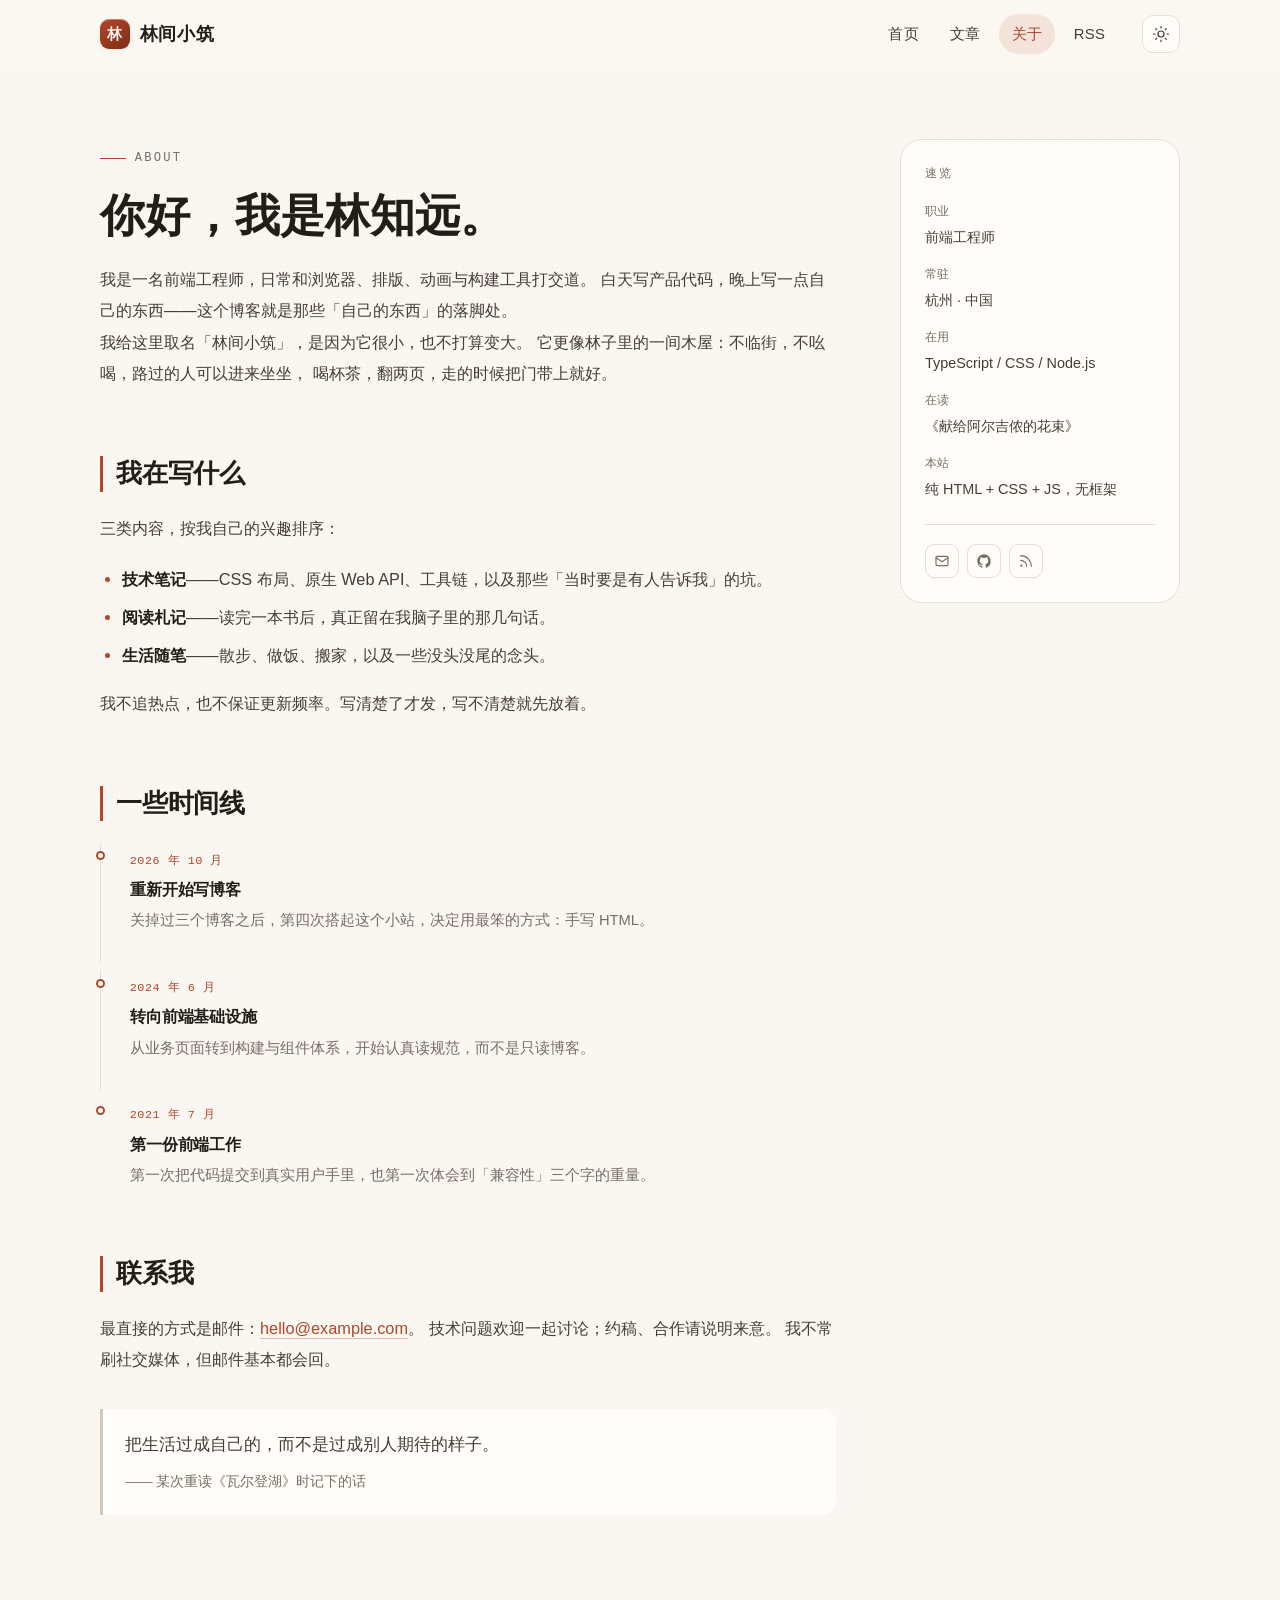
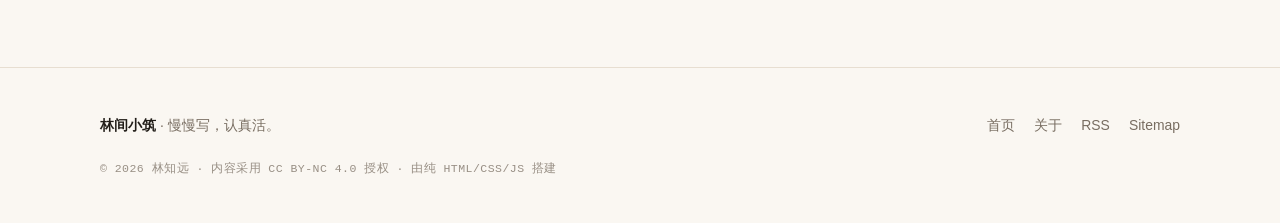
==== about.html @ 0917a5c3 "init: my blog" ====
<!DOCTYPE html>
<html lang="zh-CN">
<head>
  <meta charset="UTF-8">
  <meta name="viewport" content="width=device-width, initial-scale=1">
  <title>关于 · 林间小筑</title>
  <meta name="description" content="关于林知远：前端工程师，写代码，也写字。这里是我的一些自我介绍与联系方式。">
  <meta name="author" content="林知远">
  <meta name="theme-color" content="#faf7f2" media="(prefers-color-scheme: light)">
  <meta name="theme-color" content="#131110" media="(prefers-color-scheme: dark)">
  <link rel="icon" href="assets/favicon.svg" type="image/svg+xml">
  <link rel="alternate" type="application/rss+xml" title="林间小筑 · RSS" href="rss.xml">
  <link rel="stylesheet" href="assets/css/style.css">
  <script>
    (function () {
      try {
        var t = localStorage.getItem('linjian-theme');
        if (t !== 'dark' && t !== 'light') {
          t = window.matchMedia('(prefers-color-scheme: dark)').matches ? 'dark' : 'light';
        }
        document.documentElement.setAttribute('data-theme', t);
      } catch (e) {}
    })();
  </script>
</head>
<body>
  <a class="skip-link" href="#main">跳到正文</a>

  <header class="site-head">
    <div class="wrap head-inner">
      <a class="brand" href="index.html">
        <span class="brand-mark" aria-hidden="true">林</span>
        <span>林间小筑</span>
      </a>
      <nav class="nav" id="site-nav" aria-label="主导航">
        <a href="index.html">首页</a>
        <a href="index.html#posts">文章</a>
        <a href="about.html" aria-current="page">关于</a>
        <a href="rss.xml">RSS</a>
      </nav>
      <div class="head-tools">
        <button class="icon-btn" type="button" data-theme-toggle aria-label="切换深浅色">
          <svg class="icon-sun" viewBox="0 0 24 24" fill="none" stroke="currentColor" stroke-width="1.6" stroke-linecap="round" aria-hidden="true">
            <circle cx="12" cy="12" r="4"></circle>
            <path d="M12 2v2M12 20v2M4.9 4.9l1.4 1.4M17.7 17.7l1.4 1.4M2 12h2M20 12h2M4.9 19.1l1.4-1.4M17.7 6.3l1.4-1.4"></path>
          </svg>
          <svg class="icon-moon" viewBox="0 0 24 24" fill="none" stroke="currentColor" stroke-width="1.6" stroke-linecap="round" stroke-linejoin="round" aria-hidden="true">
            <path d="M21 12.8A9 9 0 1 1 11.2 3a7 7 0 0 0 9.8 9.8z"></path>
          </svg>
        </button>
        <button class="icon-btn nav-toggle" type="button" aria-label="打开菜单" aria-controls="site-nav" aria-expanded="false">
          <svg viewBox="0 0 24 24" fill="none" stroke="currentColor" stroke-width="1.8" stroke-linecap="round" aria-hidden="true">
            <path d="M4 7h16M4 12h16M4 17h16"></path>
          </svg>
        </button>
      </div>
    </div>
  </header>

  <main id="main">
    <div class="wrap">
      <div class="about-grid">
        <div>
          <p class="eyebrow">About</p>
          <h1>你好，我是林知远。</h1>

          <div class="prose" style="font-size:1.02rem">
            <p>
              我是一名前端工程师，日常和浏览器、排版、动画与构建工具打交道。
              白天写产品代码，晚上写一点自己的东西——这个博客就是那些「自己的东西」的落脚处。
            </p>
            <p>
              我给这里取名「林间小筑」，是因为它很小，也不打算变大。
              它更像林子里的一间木屋：不临街，不吆喝，路过的人可以进来坐坐，
              喝杯茶，翻两页，走的时候把门带上就好。
            </p>

            <h2>我在写什么</h2>
            <p>三类内容，按我自己的兴趣排序：</p>
            <ul>
              <li><strong>技术笔记</strong>——CSS 布局、原生 Web API、工具链，以及那些「当时要是有人告诉我」的坑。</li>
              <li><strong>阅读札记</strong>——读完一本书后，真正留在我脑子里的那几句话。</li>
              <li><strong>生活随笔</strong>——散步、做饭、搬家，以及一些没头没尾的念头。</li>
            </ul>
            <p>我不追热点，也不保证更新频率。写清楚了才发，写不清楚就先放着。</p>

            <h2>一些时间线</h2>
            <ul class="timeline">
              <li>
                <time datetime="2026-10">2026 年 10 月</time>
                <h3>重新开始写博客</h3>
                <p>关掉过三个博客之后，第四次搭起这个小站，决定用最笨的方式：手写 HTML。</p>
              </li>
              <li>
                <time datetime="2024-06">2024 年 6 月</time>
                <h3>转向前端基础设施</h3>
                <p>从业务页面转到构建与组件体系，开始认真读规范，而不是只读博客。</p>
              </li>
              <li>
                <time datetime="2021-07">2021 年 7 月</time>
                <h3>第一份前端工作</h3>
                <p>第一次把代码提交到真实用户手里，也第一次体会到「兼容性」三个字的重量。</p>
              </li>
            </ul>

            <h2>联系我</h2>
            <p>
              最直接的方式是邮件：<a href="mailto:hello@example.com">hello@example.com</a>。
              技术问题欢迎一起讨论；约稿、合作请说明来意。
              我不常刷社交媒体，但邮件基本都会回。
            </p>
            <blockquote>
              <p>把生活过成自己的，而不是过成别人期待的样子。</p>
              <cite>—— 某次重读《瓦尔登湖》时记下的话</cite>
            </blockquote>
          </div>
        </div>

        <aside class="about-side">
          <h2>速览</h2>
          <dl>
            <div>
              <dt>职业</dt>
              <dd>前端工程师</dd>
            </div>
            <div>
              <dt>常驻</dt>
              <dd>杭州 · 中国</dd>
            </div>
            <div>
              <dt>在用</dt>
              <dd>TypeScript / CSS / Node.js</dd>
            </div>
            <div>
              <dt>在读</dt>
              <dd>《献给阿尔吉侬的花束》</dd>
            </div>
            <div>
              <dt>本站</dt>
              <dd>纯 HTML + CSS + JS，无框架</dd>
            </div>
          </dl>

          <div class="socials">
            <a href="mailto:hello@example.com" aria-label="发邮件" title="发邮件">
              <svg viewBox="0 0 24 24" fill="none" stroke="currentColor" stroke-width="1.7" stroke-linecap="round" stroke-linejoin="round"><rect x="3" y="5" width="18" height="14" rx="2"></rect><path d="M3 7l9 6 9-6"></path></svg>
            </a>
            <a href="https://github.com/yourname" aria-label="GitHub" title="GitHub" rel="noopener">
              <svg viewBox="0 0 24 24" fill="currentColor" aria-hidden="true"><path d="M12 2C6.48 2 2 6.58 2 12.25c0 4.53 2.87 8.37 6.84 9.73.5.1.68-.22.68-.49v-1.7c-2.78.62-3.37-1.37-3.37-1.37-.45-1.18-1.11-1.5-1.11-1.5-.91-.63.07-.62.07-.62 1 .07 1.53 1.06 1.53 1.06.9 1.57 2.36 1.12 2.94.86.09-.67.35-1.12.63-1.38-2.22-.26-4.56-1.14-4.56-5.07 0-1.12.39-2.03 1.03-2.75-.1-.26-.45-1.3.1-2.71 0 0 .84-.28 2.75 1.05a9.4 9.4 0 0 1 5 0c1.91-1.33 2.75-1.05 2.75-1.05.55 1.41.2 2.45.1 2.71.64.72 1.03 1.63 1.03 2.75 0 3.94-2.34 4.8-4.57 5.06.36.32.68.94.68 1.9v2.82c0 .27.18.6.69.49A10.02 10.02 0 0 0 22 12.25C22 6.58 17.52 2 12 2z"></path></svg>
            </a>
            <a href="rss.xml" aria-label="RSS 订阅" title="RSS 订阅">
              <svg viewBox="0 0 24 24" fill="none" stroke="currentColor" stroke-width="1.7" stroke-linecap="round"><path d="M4 11a9 9 0 0 1 9 9M4 4a16 16 0 0 1 16 16"></path><circle cx="5" cy="19" r="1.6" fill="currentColor" stroke="none"></circle></svg>
            </a>
          </div>
        </aside>
      </div>
    </div>
  </main>

  <footer class="site-foot">
    <div class="wrap">
      <div class="foot-inner">
        <div>
          <strong style="color:var(--ink)">林间小筑</strong>
          <span>· 慢慢写，认真活。</span>
        </div>
        <nav class="foot-links" aria-label="页脚导航">
          <a href="index.html">首页</a>
          <a href="about.html">关于</a>
          <a href="rss.xml">RSS</a>
          <a href="sitemap.xml">Sitemap</a>
        </nav>
      </div>
      <p class="foot-sign">© <span data-year>2026</span> 林知远 · 内容采用 CC BY-NC 4.0 授权 · 由纯 HTML/CSS/JS 搭建</p>
    </div>
  </footer>

  <script src="assets/js/main.js"></script>
</body>
</html>
---- assets/css/style.css ----
/* ============================================================
   林间小筑 · 个人博客样式表
   纯手写 CSS，无框架、无构建。深浅色由 html[data-theme] 控制。
   ============================================================ */

/* ---------- 1. 设计变量 ---------- */
:root {
  color-scheme: light;
  --bg: #faf7f2;
  --bg-soft: #f3eee6;
  --surface: #fffdf9;
  --surface-2: #f7f2ea;
  --ink: #211d18;
  --ink-soft: #453d34;
  --muted: #786d61;
  --line: #e7ded1;
  --line-strong: #d6c9b8;
  --accent: #b0472a;
  --accent-ink: #8d3520;
  --accent-soft: #f4e3da;
  --teal: #2f6f6a;
  --shadow-sm: 0 1px 2px rgba(51, 38, 24, .05), 0 2px 8px rgba(51, 38, 24, .04);
  --shadow-md: 0 2px 6px rgba(51, 38, 24, .06), 0 18px 40px -18px rgba(51, 38, 24, .28);
  --radius: 14px;
  --radius-lg: 22px;
  --wrap: 1080px;
  --reading: 720px;
  --ease: cubic-bezier(.22, .61, .36, 1);
  --font-sans: -apple-system, BlinkMacSystemFont, "Segoe UI", "PingFang SC",
    "Hiragino Sans GB", "Microsoft YaHei", "Noto Sans CJK SC", sans-serif;
  --font-serif: "Iowan Old Style", "Palatino Linotype", Palatino, "Songti SC",
    "Noto Serif CJK SC", "Source Han Serif SC", "SimSun", Georgia, serif;
  --font-mono: ui-monospace, SFMono-Regular, "Cascadia Code", "JetBrains Mono",
    Consolas, "Liberation Mono", monospace;
}

html[data-theme="dark"] {
  color-scheme: dark;
  --bg: #131110;
  --bg-soft: #1a1715;
  --surface: #1c1917;
  --surface-2: #232019;
  --ink: #f1ebe2;
  --ink-soft: #d8d0c4;
  --muted: #a2978a;
  --line: #2e2925;
  --line-strong: #423a33;
  --accent: #e2835c;
  --accent-ink: #f0a184;
  --accent-soft: #33231d;
  --teal: #7cc4bc;
  --shadow-sm: 0 1px 2px rgba(0, 0, 0, .4);
  --shadow-md: 0 2px 8px rgba(0, 0, 0, .35), 0 24px 50px -20px rgba(0, 0, 0, .7);
}

/* ---------- 2. 基础重置 ---------- */
*, *::before, *::after { box-sizing: border-box; }

html {
  scroll-behavior: smooth;
  -webkit-text-size-adjust: 100%;
  scroll-padding-top: 90px;
}

body {
  margin: 0;
  background: var(--bg);
  color: var(--ink);
  font-family: var(--font-sans);
  font-size: 17px;
  line-height: 1.75;
  -webkit-font-smoothing: antialiased;
  text-rendering: optimizeLegibility;
  transition: background-color .35s var(--ease), color .35s var(--ease);
}

/* 纸张纹理：极淡的噪点，避免纯色发闷 */
body::before {
  content: "";
  position: fixed;
  inset: 0;
  pointer-events: none;
  z-index: 0;
  opacity: .38;
  background-image: radial-gradient(var(--line) .5px, transparent .5px);
  background-size: 5px 5px;
}

img, svg, video { max-width: 100%; display: block; }
a { color: var(--accent); text-decoration-color: color-mix(in srgb, var(--accent) 35%, transparent); text-underline-offset: .22em; }
a:hover { text-decoration-color: currentColor; }
button { font: inherit; color: inherit; }
::selection { background: var(--accent-soft); color: var(--accent-ink); }

:focus-visible {
  outline: 2px solid var(--accent);
  outline-offset: 3px;
  border-radius: 4px;
}

.wrap {
  width: min(100% - 2.5rem, var(--wrap));
  margin-inline: auto;
  position: relative;
  z-index: 1;
}

.skip-link {
  position: absolute;
  left: 1rem;
  top: -100px;
  z-index: 100;
  padding: .6rem 1rem;
  background: var(--ink);
  color: var(--bg);
  border-radius: 0 0 10px 10px;
  transition: top .2s var(--ease);
}
.skip-link:focus { top: 0; }

/* ---------- 3. 顶栏 ---------- */
.site-head {
  position: sticky;
  top: 0;
  z-index: 50;
  background: color-mix(in srgb, var(--bg) 82%, transparent);
  backdrop-filter: saturate(160%) blur(14px);
  -webkit-backdrop-filter: saturate(160%) blur(14px);
  border-bottom: 1px solid transparent;
  transition: border-color .3s var(--ease), background-color .3s var(--ease);
}
.site-head.is-stuck { border-bottom-color: var(--line); }

.head-inner {
  display: flex;
  align-items: center;
  gap: 1.5rem;
  min-height: 68px;
}

.brand {
  display: inline-flex;
  align-items: center;
  gap: .6rem;
  color: var(--ink);
  text-decoration: none;
  font-family: var(--font-serif);
  font-size: 1.15rem;
  letter-spacing: .04em;
  font-weight: 600;
}
.brand-mark {
  width: 30px;
  height: 30px;
  flex: none;
  border-radius: 9px;
  background: linear-gradient(145deg, var(--accent), #7d2d16);
  color: #fdf6ee;
  display: grid;
  place-items: center;
  font-size: .95rem;
  box-shadow: inset 0 1px 0 rgba(255, 255, 255, .35), var(--shadow-sm);
}

.nav {
  margin-left: auto;
  display: flex;
  align-items: center;
  gap: .35rem;
}
.nav a {
  color: var(--ink-soft);
  text-decoration: none;
  padding: .45rem .8rem;
  border-radius: 999px;
  font-size: .93rem;
  letter-spacing: .02em;
  transition: background-color .2s var(--ease), color .2s var(--ease);
}
.nav a:hover { background: var(--surface-2); color: var(--ink); }
.nav a[aria-current="page"] { color: var(--accent); background: var(--accent-soft); }

.head-tools { display: flex; align-items: center; gap: .4rem; }

.icon-btn {
  width: 38px;
  height: 38px;
  display: grid;
  place-items: center;
  border: 1px solid var(--line);
  background: var(--surface);
  border-radius: 11px;
  cursor: pointer;
  color: var(--ink-soft);
  transition: transform .18s var(--ease), border-color .2s var(--ease), color .2s var(--ease);
}
.icon-btn:hover { transform: translateY(-1px); border-color: var(--line-strong); color: var(--accent); }
.icon-btn svg { width: 18px; height: 18px; }
html[data-theme="dark"] .icon-sun { display: none; }
html:not([data-theme="dark"]) .icon-moon { display: none; }

.nav-toggle { display: none; }

/* ---------- 4. 首页 hero ---------- */
.hero {
  padding: clamp(3rem, 8vw, 6.5rem) 0 clamp(2.5rem, 5vw, 4rem);
}
.hero-grid {
  display: grid;
  grid-template-columns: minmax(0, 1.35fr) minmax(0, .65fr);
  gap: clamp(2rem, 6vw, 5rem);
  align-items: center;
}

.eyebrow {
  display: inline-flex;
  align-items: center;
  gap: .55rem;
  font-family: var(--font-mono);
  font-size: .76rem;
  letter-spacing: .18em;
  text-transform: uppercase;
  color: var(--muted);
  margin: 0 0 1.2rem;
}
.eyebrow::before {
  content: "";
  width: 26px;
  height: 1px;
  background: var(--accent);
}

.hero h1 {
  font-family: var(--font-serif);
  font-weight: 600;
  font-size: clamp(2.4rem, 6.2vw, 4.1rem);
  line-height: 1.12;
  letter-spacing: -.01em;
  margin: 0 0 1.4rem;
  text-wrap: balance;
}
.hero h1 em {
  font-style: normal;
  color: var(--accent);
  position: relative;
  white-space: nowrap;
}
.hero h1 em::after {
  content: "";
  position: absolute;
  left: 0; right: 0; bottom: .06em;
  height: .32em;
  background: var(--accent-soft);
  z-index: -1;
  border-radius: 2px;
}

.hero-lead {
  font-size: clamp(1.02rem, 1.6vw, 1.15rem);
  color: var(--ink-soft);
  max-width: 34em;
  margin: 0 0 2rem;
}
.hero-lead strong { color: var(--ink); font-weight: 600; }

.hero-actions { display: flex; flex-wrap: wrap; gap: .75rem; margin-bottom: 2.6rem; }

.btn {
  display: inline-flex;
  align-items: center;
  gap: .5rem;
  padding: .72rem 1.35rem;
  border-radius: 999px;
  font-size: .95rem;
  font-weight: 500;
  text-decoration: none;
  border: 1px solid transparent;
  cursor: pointer;
  transition: transform .18s var(--ease), box-shadow .25s var(--ease), background-color .2s var(--ease), color .2s var(--ease);
}
.btn svg { width: 16px; height: 16px; }
.btn-primary {
  background: var(--ink);
  color: var(--bg);
  box-shadow: var(--shadow-sm);
}
.btn-primary:hover { transform: translateY(-2px); box-shadow: var(--shadow-md); }
.btn-ghost {
  background: transparent;
  border-color: var(--line-strong);
  color: var(--ink-soft);
}
.btn-ghost:hover { background: var(--surface); border-color: var(--ink-soft); transform: translateY(-2px); }

.hero-stats {
  display: flex;
  gap: 2.2rem;
  margin: 0;
  padding-top: 1.6rem;
  border-top: 1px solid var(--line);
}
.hero-stats div { display: flex; flex-direction: column-reverse; gap: .1rem; }
.hero-stats dt { font-size: .78rem; color: var(--muted); letter-spacing: .06em; }
.hero-stats dd {
  margin: 0;
  font-family: var(--font-serif);
  font-size: 1.6rem;
  line-height: 1.1;
  color: var(--ink);
}

/* 头像 */
.hero-portrait { display: flex; justify-content: center; }
.portrait-wrap {
  position: relative;
  width: min(300px, 78vw);
  flex: none;
}
.portrait-frame {
  position: relative;
  width: 100%;
  aspect-ratio: 1;
  border-radius: 42% 58% 56% 44% / 48% 44% 56% 52%;
  overflow: hidden;
  background: linear-gradient(150deg, #e8c9a8, #c67b52 55%, #8a4a2f);
  box-shadow: var(--shadow-md);
  animation: float 9s ease-in-out infinite;
}
.portrait-frame svg { width: 100%; height: 100%; }
.portrait-badge {
  position: absolute;
  right: -6px;
  bottom: 12%;
  background: var(--surface);
  border: 1px solid var(--line);
  border-radius: 999px;
  padding: .38rem .85rem .38rem .55rem;
  font-size: .78rem;
  color: var(--ink-soft);
  display: inline-flex;
  align-items: center;
  gap: .4rem;
  box-shadow: var(--shadow-sm);
  white-space: nowrap;
}
.portrait-badge .dot {
  width: 7px; height: 7px; border-radius: 50%;
  background: #3f9d63;
  box-shadow: 0 0 0 3px color-mix(in srgb, #3f9d63 22%, transparent);
}

@keyframes float {
  0%, 100% { transform: translateY(0) rotate(-.6deg); }
  50% { transform: translateY(-10px) rotate(.6deg); }
}

/* ---------- 5. 区块 ---------- */
.section { padding: clamp(2.6rem, 6vw, 4.6rem) 0; }
.section + .section { border-top: 1px solid var(--line); }

.section-head {
  display: flex;
  align-items: flex-end;
  justify-content: space-between;
  gap: 1.5rem;
  flex-wrap: wrap;
  margin-bottom: 2.2rem;
}
.section-head h2 {
  font-family: var(--font-serif);
  font-size: clamp(1.55rem, 3vw, 2.05rem);
  font-weight: 600;
  margin: 0;
  letter-spacing: -.005em;
}
.section-head p { margin: .35rem 0 0; color: var(--muted); font-size: .95rem; }
.section-link {
  font-size: .9rem;
  color: var(--muted);
  text-decoration: none;
  border-bottom: 1px solid var(--line-strong);
  padding-bottom: .15rem;
  transition: color .2s var(--ease), border-color .2s var(--ease);
}
.section-link:hover { color: var(--accent); border-color: var(--accent); }

/* ---------- 6. 文章卡片 ---------- */
.post-grid {
  display: grid;
  grid-template-columns: repeat(auto-fill, minmax(280px, 1fr));
  gap: 1.4rem;
  list-style: none;
  margin: 0;
  padding: 0;
}

.card {
  background: var(--surface);
  border: 1px solid var(--line);
  border-radius: var(--radius-lg);
  overflow: hidden;
  display: flex;
  flex-direction: column;
  transition: transform .3s var(--ease), box-shadow .3s var(--ease), border-color .3s var(--ease);
  position: relative;
}
.card:hover { transform: translateY(-4px); box-shadow: var(--shadow-md); border-color: var(--line-strong); }
.card[hidden] { display: none; }

.card-cover {
  aspect-ratio: 16 / 9;
  position: relative;
  overflow: hidden;
  display: grid;
  place-items: center;
  color: #fff8f0;
  isolation: isolate;
}
.card-cover::after {
  content: "";
  position: absolute;
  inset: 0;
  background-image: radial-gradient(rgba(255, 255, 255, .22) 1px, transparent 1px);
  background-size: 12px 12px;
  opacity: .55;
  mix-blend-mode: overlay;
}
.card-cover svg { width: 46%; height: 46%; opacity: .92; position: relative; z-index: 1; }
.cover-warm { background: linear-gradient(135deg, #c2653c, #8c3b21); }
.cover-forest { background: linear-gradient(135deg, #4b7d61, #24493a); }
.cover-dusk { background: linear-gradient(135deg, #5e5a94, #34305e); }
.cover-sand { background: linear-gradient(135deg, #b8935a, #7d5a2c); }

.card-body { padding: 1.15rem 1.3rem 1.35rem; display: flex; flex-direction: column; flex: 1; }

.card-meta {
  display: flex;
  align-items: center;
  gap: .6rem;
  font-family: var(--font-mono);
  font-size: .73rem;
  letter-spacing: .04em;
  color: var(--muted);
  margin-bottom: .55rem;
}
.card-meta .sep { width: 3px; height: 3px; border-radius: 50%; background: currentColor; opacity: .6; }

.card h3 {
  font-family: var(--font-serif);
  font-size: 1.22rem;
  font-weight: 600;
  line-height: 1.4;
  margin: 0 0 .55rem;
  text-wrap: balance;
}
.card h3 a { color: inherit; text-decoration: none; }
.card h3 a::after { content: ""; position: absolute; inset: 0; }
.card:hover h3 a { color: var(--accent); }

.card p {
  margin: 0 0 1.1rem;
  font-size: .92rem;
  color: var(--muted);
  line-height: 1.7;
  display: -webkit-box;
  -webkit-line-clamp: 3;
  line-clamp: 3;
  -webkit-box-orient: vertical;
  overflow: hidden;
}

.card-foot {
  margin-top: auto;
  display: flex;
  align-items: center;
  justify-content: space-between;
  gap: 1rem;
  /* 抬到整卡链接之上，否则标签链接点不到 */
  position: relative;
  z-index: 2;
}
.tags { display: flex; flex-wrap: wrap; gap: .35rem; list-style: none; margin: 0; padding: 0; }
.tag {
  font-size: .72rem;
  letter-spacing: .03em;
  color: var(--ink-soft);
  background: var(--surface-2);
  border: 1px solid var(--line);
  border-radius: 999px;
  padding: .12rem .55rem;
  text-decoration: none;
}
.tag:hover { color: var(--accent); border-color: var(--accent); }
.arrow { color: var(--muted); transition: transform .25s var(--ease), color .25s var(--ease); }
.card:hover .arrow { transform: translateX(3px); color: var(--accent); }

/* 精选大卡 */
.featured {
  display: grid;
  grid-template-columns: 1.05fr .95fr;
  position: relative;
  background: var(--surface);
  border: 1px solid var(--line);
  border-radius: var(--radius-lg);
  overflow: hidden;
  margin-bottom: 2.6rem;
  transition: box-shadow .3s var(--ease), transform .3s var(--ease);
}
.featured:hover { transform: translateY(-3px); box-shadow: var(--shadow-md); }
.featured .card-cover { aspect-ratio: auto; min-height: 260px; height: 100%; }
.featured-body { padding: clamp(1.6rem, 3.4vw, 2.5rem); display: flex; flex-direction: column; justify-content: center; }
.featured-body .kicker {
  font-family: var(--font-mono);
  font-size: .72rem;
  letter-spacing: .16em;
  text-transform: uppercase;
  color: var(--accent);
  margin-bottom: .8rem;
  display: block;
}
.featured-body h3 {
  font-family: var(--font-serif);
  font-size: clamp(1.5rem, 3vw, 2rem);
  line-height: 1.3;
  margin: 0 0 .8rem;
  font-weight: 600;
  text-wrap: balance;
}
.featured-body h3 a { color: inherit; text-decoration: none; }
.featured-body h3 a::after { content: ""; position: absolute; inset: 0; }
.featured-body p { color: var(--muted); margin: 0 0 1.5rem; font-size: .97rem; }

/* ---------- 7. 工具栏（搜索 + 标签） ---------- */
.toolbar {
  display: flex;
  align-items: center;
  gap: 1rem;
  flex-wrap: wrap;
  margin-bottom: 1.8rem;
  padding-bottom: 1.2rem;
  border-bottom: 1px dashed var(--line-strong);
}

.search {
  position: relative;
  flex: 1 1 240px;
  max-width: 320px;
}
.search svg {
  position: absolute;
  left: .85rem;
  top: 50%;
  transform: translateY(-50%);
  width: 16px; height: 16px;
  color: var(--muted);
  pointer-events: none;
}
.search input {
  width: 100%;
  padding: .6rem .9rem .6rem 2.4rem;
  border: 1px solid var(--line);
  border-radius: 999px;
  background: var(--surface);
  color: var(--ink);
  font: inherit;
  font-size: .9rem;
  transition: border-color .2s var(--ease), box-shadow .2s var(--ease);
}
.search input::placeholder { color: var(--muted); opacity: .8; }
.search input:focus {
  outline: none;
  border-color: var(--accent);
  box-shadow: 0 0 0 3px var(--accent-soft);
}

.filters { display: flex; flex-wrap: wrap; gap: .45rem; }
.chip {
  border: 1px solid var(--line);
  background: transparent;
  color: var(--muted);
  border-radius: 999px;
  padding: .32rem .85rem;
  font-size: .83rem;
  cursor: pointer;
  transition: all .2s var(--ease);
}
.chip:hover { color: var(--ink); border-color: var(--line-strong); background: var(--surface); }
.chip[aria-pressed="true"] {
  background: var(--ink);
  border-color: var(--ink);
  color: var(--bg);
}

.empty-state {
  padding: 3.5rem 1rem;
  text-align: center;
  color: var(--muted);
  border: 1px dashed var(--line-strong);
  border-radius: var(--radius);
  font-size: .95rem;
}

/* ---------- 8. 文章页 ---------- */
.progress-bar {
  position: fixed;
  top: 0; left: 0;
  height: 3px;
  width: 0;
  background: linear-gradient(90deg, var(--accent), #e0a06a);
  z-index: 60;
  transition: width .1s linear;
}

.post-hero { padding: clamp(2.2rem, 5vw, 3.6rem) 0 0; }

.breadcrumb {
  display: flex;
  align-items: center;
  gap: .5rem;
  font-size: .84rem;
  color: var(--muted);
  margin-bottom: 1.6rem;
}
.breadcrumb a { color: var(--muted); text-decoration: none; }
.breadcrumb a:hover { color: var(--accent); }
.breadcrumb .sep { opacity: .5; }

.post-hero h1 {
  font-family: var(--font-serif);
  font-size: clamp(1.95rem, 5vw, 2.9rem);
  line-height: 1.24;
  font-weight: 600;
  letter-spacing: -.01em;
  margin: 0 0 1.2rem;
  text-wrap: balance;
}

.post-meta {
  display: flex;
  flex-wrap: wrap;
  align-items: center;
  gap: .55rem;
  font-family: var(--font-mono);
  font-size: .78rem;
  color: var(--muted);
  padding-bottom: 1.8rem;
  border-bottom: 1px solid var(--line);
}
.post-meta .sep { width: 3px; height: 3px; border-radius: 50%; background: currentColor; opacity: .55; }

.post-layout {
  display: grid;
  grid-template-columns: minmax(0, var(--reading)) 200px;
  gap: clamp(2rem, 5vw, 4.5rem);
  justify-content: space-between;
  padding: clamp(2rem, 4vw, 3rem) 0 0;
}

.prose {
  font-size: 1.03rem;
  line-height: 1.92;
  color: var(--ink-soft);
  min-width: 0;
}
.prose > * + * { margin-top: 1.25em; }
.prose p { margin: 0; }
.prose h2, .prose h3, .prose h4 {
  font-family: var(--font-serif);
  color: var(--ink);
  line-height: 1.4;
  letter-spacing: -.005em;
  scroll-margin-top: 96px;
}
.prose h2 {
  font-size: 1.6rem;
  font-weight: 600;
  margin-top: 2.6em;
  padding-left: .8rem;
  border-left: 3px solid var(--accent);
}
.prose h3 { font-size: 1.22rem; font-weight: 600; margin-top: 2em; }
.prose h4 { font-size: 1.05rem; margin-top: 1.6em; }
.prose a { font-weight: 500; }
.prose strong { color: var(--ink); font-weight: 600; }
.prose ul, .prose ol { padding-left: 1.35em; }
.prose li { margin: .4em 0; }
.prose li::marker { color: var(--accent); }

.prose blockquote {
  margin: 2em 0;
  padding: 1.2rem 1.4rem;
  background: var(--surface);
  border-left: 3px solid var(--line-strong);
  border-radius: 0 var(--radius) var(--radius) 0;
  color: var(--ink-soft);
  font-family: var(--font-serif);
  font-size: 1.06rem;
}
.prose blockquote p + p { margin-top: .7em; }
.prose blockquote cite { display: block; margin-top: .6em; font-size: .85rem; font-style: normal; color: var(--muted); font-family: var(--font-sans); }

.prose code {
  font-family: var(--font-mono);
  font-size: .87em;
  background: var(--accent-soft);
  color: var(--accent-ink);
  padding: .15em .42em;
  border-radius: 5px;
  word-break: break-word;
}

.code-block {
  position: relative;
  margin: 1.8em 0;
  border-radius: var(--radius);
  overflow: hidden;
  border: 1px solid var(--line);
  background: #1a1714;
}
.code-block pre {
  margin: 0;
  padding: 1.1rem 1.2rem;
  overflow-x: auto;
  font-family: var(--font-mono);
  font-size: .84rem;
  line-height: 1.7;
  color: #e7ddd0;
  tab-size: 2;
}
.code-block code { background: none; color: inherit; padding: 0; font-size: inherit; }
.code-block .code-head {
  display: flex;
  align-items: center;
  justify-content: space-between;
  gap: 1rem;
  padding: .45rem .8rem .45rem 1.1rem;
  background: #241f1a;
  border-bottom: 1px solid #322a23;
  font-family: var(--font-mono);
  font-size: .72rem;
  color: #a89a88;
  letter-spacing: .05em;
}
.copy-btn {
  border: 1px solid #3b322a;
  background: transparent;
  color: #c9bba8;
  border-radius: 6px;
  padding: .18rem .5rem;
  font-size: .7rem;
  cursor: pointer;
  transition: color .2s, border-color .2s, background-color .2s;
}
.copy-btn:hover { color: #fff; border-color: #6b5847; }
.copy-btn.is-done { color: #8fd6a5; border-color: #3f6b4c; }

.prose figure { margin: 2em 0; }
.prose figure .figure-box {
  border-radius: var(--radius);
  overflow: hidden;
  border: 1px solid var(--line);
  background: linear-gradient(135deg, var(--surface-2), var(--surface));
  aspect-ratio: 16 / 9;
  display: grid;
  place-items: center;
  color: var(--muted);
}
.prose figcaption { margin-top: .7rem; text-align: center; font-size: .82rem; color: var(--muted); }

.prose hr {
  border: none;
  height: 1px;
  background: linear-gradient(90deg, transparent, var(--line-strong), transparent);
  margin: 3em 0;
}

.prose table { width: 100%; border-collapse: collapse; font-size: .9rem; display: block; overflow-x: auto; }
.prose th, .prose td { padding: .6rem .8rem; border-bottom: 1px solid var(--line); text-align: left; }
.prose th { color: var(--ink); font-weight: 600; background: var(--surface-2); }

/* 目录 */
.toc {
  position: sticky;
  top: 96px;
  align-self: start;
  font-size: .85rem;
  max-height: calc(100vh - 130px);
  overflow-y: auto;
  padding-left: .2rem;
}
.toc-title {
  font-family: var(--font-mono);
  font-size: .72rem;
  letter-spacing: .14em;
  text-transform: uppercase;
  color: var(--muted);
  margin: 0 0 .8rem;
}
.toc ol { list-style: none; margin: 0; padding: 0; border-left: 1px solid var(--line); }
.toc li { margin: 0; }
.toc a {
  display: block;
  padding: .28rem 0 .28rem .85rem;
  margin-left: -1px;
  border-left: 2px solid transparent;
  color: var(--muted);
  text-decoration: none;
  line-height: 1.5;
  transition: color .2s var(--ease), border-color .2s var(--ease);
}
.toc a:hover { color: var(--ink); }
.toc a.is-active { color: var(--accent); border-left-color: var(--accent); }
.toc .toc-h3 a { padding-left: 1.6rem; font-size: .8rem; }

/* 文末 */
.post-foot { margin-top: 3.2rem; padding-top: 1.8rem; border-top: 1px solid var(--line); }
.post-foot .tags { margin-bottom: 1.8rem; }
.post-foot .tag { font-size: .78rem; padding: .2rem .7rem; }

.post-nav {
  display: grid;
  grid-template-columns: 1fr 1fr;
  gap: 1rem;
}
.post-nav a {
  display: block;
  padding: 1rem 1.2rem;
  border: 1px solid var(--line);
  border-radius: var(--radius);
  background: var(--surface);
  text-decoration: none;
  color: var(--ink);
  transition: border-color .2s var(--ease), transform .2s var(--ease), box-shadow .2s var(--ease);
}
.post-nav a:hover { border-color: var(--line-strong); transform: translateY(-2px); box-shadow: var(--shadow-sm); }
.post-nav a.next { text-align: right; }
.post-nav .label { display: block; font-family: var(--font-mono); font-size: .7rem; letter-spacing: .1em; color: var(--muted); margin-bottom: .3rem; }
.post-nav .title { font-family: var(--font-serif); font-size: .98rem; line-height: 1.5; }

/* ---------- 9. 关于页 ---------- */
.about-grid {
  display: grid;
  grid-template-columns: minmax(0, 1fr) 280px;
  gap: clamp(2rem, 5vw, 4rem);
  align-items: start;
  padding: clamp(2.6rem, 6vw, 4.4rem) 0;
}
.about-grid h1 {
  font-family: var(--font-serif);
  font-size: clamp(2rem, 4.5vw, 2.8rem);
  line-height: 1.25;
  margin: 0 0 1.2rem;
  font-weight: 600;
}
.about-side {
  background: var(--surface);
  border: 1px solid var(--line);
  border-radius: var(--radius-lg);
  padding: 1.5rem;
  position: sticky;
  top: 96px;
}
.about-side h2 { font-family: var(--font-mono); font-size: .74rem; letter-spacing: .14em; text-transform: uppercase; color: var(--muted); margin: 0 0 1rem; font-weight: 500; }
.about-side dl { margin: 0; display: grid; gap: .9rem; }
.about-side dt { font-size: .78rem; color: var(--muted); }
.about-side dd { margin: .1rem 0 0; font-size: .9rem; color: var(--ink-soft); }
.about-side .socials { display: flex; gap: .5rem; margin-top: 1.4rem; padding-top: 1.2rem; border-top: 1px solid var(--line); }
.about-side .socials a {
  width: 34px; height: 34px;
  display: grid; place-items: center;
  border: 1px solid var(--line);
  border-radius: 9px;
  color: var(--muted);
  transition: all .2s var(--ease);
}
.about-side .socials a:hover { color: var(--accent); border-color: var(--accent); transform: translateY(-2px); }
.about-side .socials svg { width: 16px; height: 16px; }

.timeline { list-style: none; margin: 0; padding: 0; }
.prose .timeline { padding-left: 0; }
.timeline li {
  position: relative;
  padding: 0 0 1.8rem 1.8rem;
  border-left: 1px solid var(--line);
}
.timeline li:last-child { border-left-color: transparent; padding-bottom: 0; }
.timeline li::before {
  content: "";
  position: absolute;
  left: -5px; top: .55rem;
  width: 9px; height: 9px;
  border-radius: 50%;
  background: var(--surface);
  border: 2px solid var(--accent);
}
.timeline time { font-family: var(--font-mono); font-size: .74rem; color: var(--accent); letter-spacing: .04em; }
.timeline h3 { margin: .25rem 0 .35rem; font-size: 1.02rem; font-family: var(--font-sans); font-weight: 600; }
.timeline p { margin: 0; color: var(--muted); font-size: .92rem; }

/* ---------- 10. 404 ---------- */
.notfound {
  min-height: 62vh;
  display: grid;
  place-content: center;
  text-align: center;
  padding: 4rem 0;
}
.notfound .code {
  font-family: var(--font-serif);
  font-size: clamp(5rem, 18vw, 9rem);
  line-height: 1;
  color: var(--accent);
  opacity: .22;
  margin: 0;
}
.notfound h1 { font-family: var(--font-serif); font-size: clamp(1.5rem, 4vw, 2rem); margin: .5rem 0 .8rem; font-weight: 600; }
.notfound p { color: var(--muted); margin: 0 0 2rem; }

/* ---------- 11. 页脚 ---------- */
.site-foot {
  border-top: 1px solid var(--line);
  padding: 2.8rem 0 2rem;
  margin-top: 3rem;
  font-size: .87rem;
  color: var(--muted);
}
.foot-inner {
  display: flex;
  justify-content: space-between;
  align-items: center;
  gap: 1.5rem;
  flex-wrap: wrap;
}
.foot-links { display: flex; gap: 1.2rem; flex-wrap: wrap; }
.foot-links a { color: var(--muted); text-decoration: none; }
.foot-links a:hover { color: var(--accent); }
.foot-sign { margin-top: 1.4rem; font-family: var(--font-mono); font-size: .72rem; letter-spacing: .04em; opacity: .75; }

/* ---------- 12. 滚动浮现 ---------- */
.reveal { opacity: 0; transform: translateY(14px); transition: opacity .6s var(--ease), transform .6s var(--ease); }
.reveal.is-in { opacity: 1; transform: none; }

/* ---------- 13. 响应式 ---------- */
@media (max-width: 960px) {
  .hero-grid { grid-template-columns: 1fr; }
  .hero-portrait { order: -1; justify-content: flex-start; }
  .portrait-wrap { width: 168px; }
  .portrait-badge { right: -6px; bottom: -2px; font-size: .72rem; }
  .hero-stats { gap: 1.6rem; }

  .featured { grid-template-columns: 1fr; }
  .featured .card-cover { min-height: 190px; }

  .post-layout { grid-template-columns: minmax(0, 1fr); }
  .toc { display: none; }

  .about-grid { grid-template-columns: 1fr; }
  .about-side { position: static; }
}

@media (max-width: 720px) {
  body { font-size: 16px; }
  .wrap { width: min(100% - 1.6rem, var(--wrap)); }

  .nav-toggle { display: grid; margin-left: auto; }
  .nav {
    position: absolute;
    top: 100%;
    left: 0;
    right: 0;
    margin: 0;
    flex-direction: column;
    align-items: stretch;
    gap: .15rem;
    padding: .6rem 1.2rem 1rem;
    background: var(--bg);
    border-bottom: 1px solid var(--line);
    box-shadow: var(--shadow-md);
    display: none;
  }
  .nav.is-open { display: flex; }
  .nav a { padding: .65rem .8rem; border-radius: 10px; }
  .head-tools { margin-left: .2rem; }

  .hero { padding-top: 2.4rem; }
  .hero h1 { font-size: clamp(2.1rem, 10vw, 2.9rem); }
  .hero-actions .btn { flex: 1 1 auto; justify-content: center; }
  .hero-stats { justify-content: space-between; gap: 1rem; }
  .hero-stats dd { font-size: 1.35rem; }

  .post-grid { grid-template-columns: 1fr; }
  .post-nav { grid-template-columns: 1fr; }
  .post-nav a.next { text-align: left; }
  .toolbar { gap: .8rem; }
  .search { max-width: none; flex-basis: 100%; }
  .foot-inner { flex-direction: column; align-items: flex-start; }
}

@media (prefers-reduced-motion: reduce) {
  html { scroll-behavior: auto; }
  *, *::before, *::after {
    animation-duration: .001ms !important;
    animation-iteration-count: 1 !important;
    transition-duration: .001ms !important;
  }
  .reveal { opacity: 1; transform: none; }
}

@media print {
  .site-head, .site-foot, .toc, .progress-bar, .post-nav, .toolbar { display: none !important; }
  body { background: #fff; color: #000; }
  body::before { display: none; }
  .post-layout { grid-template-columns: 1fr; }
}
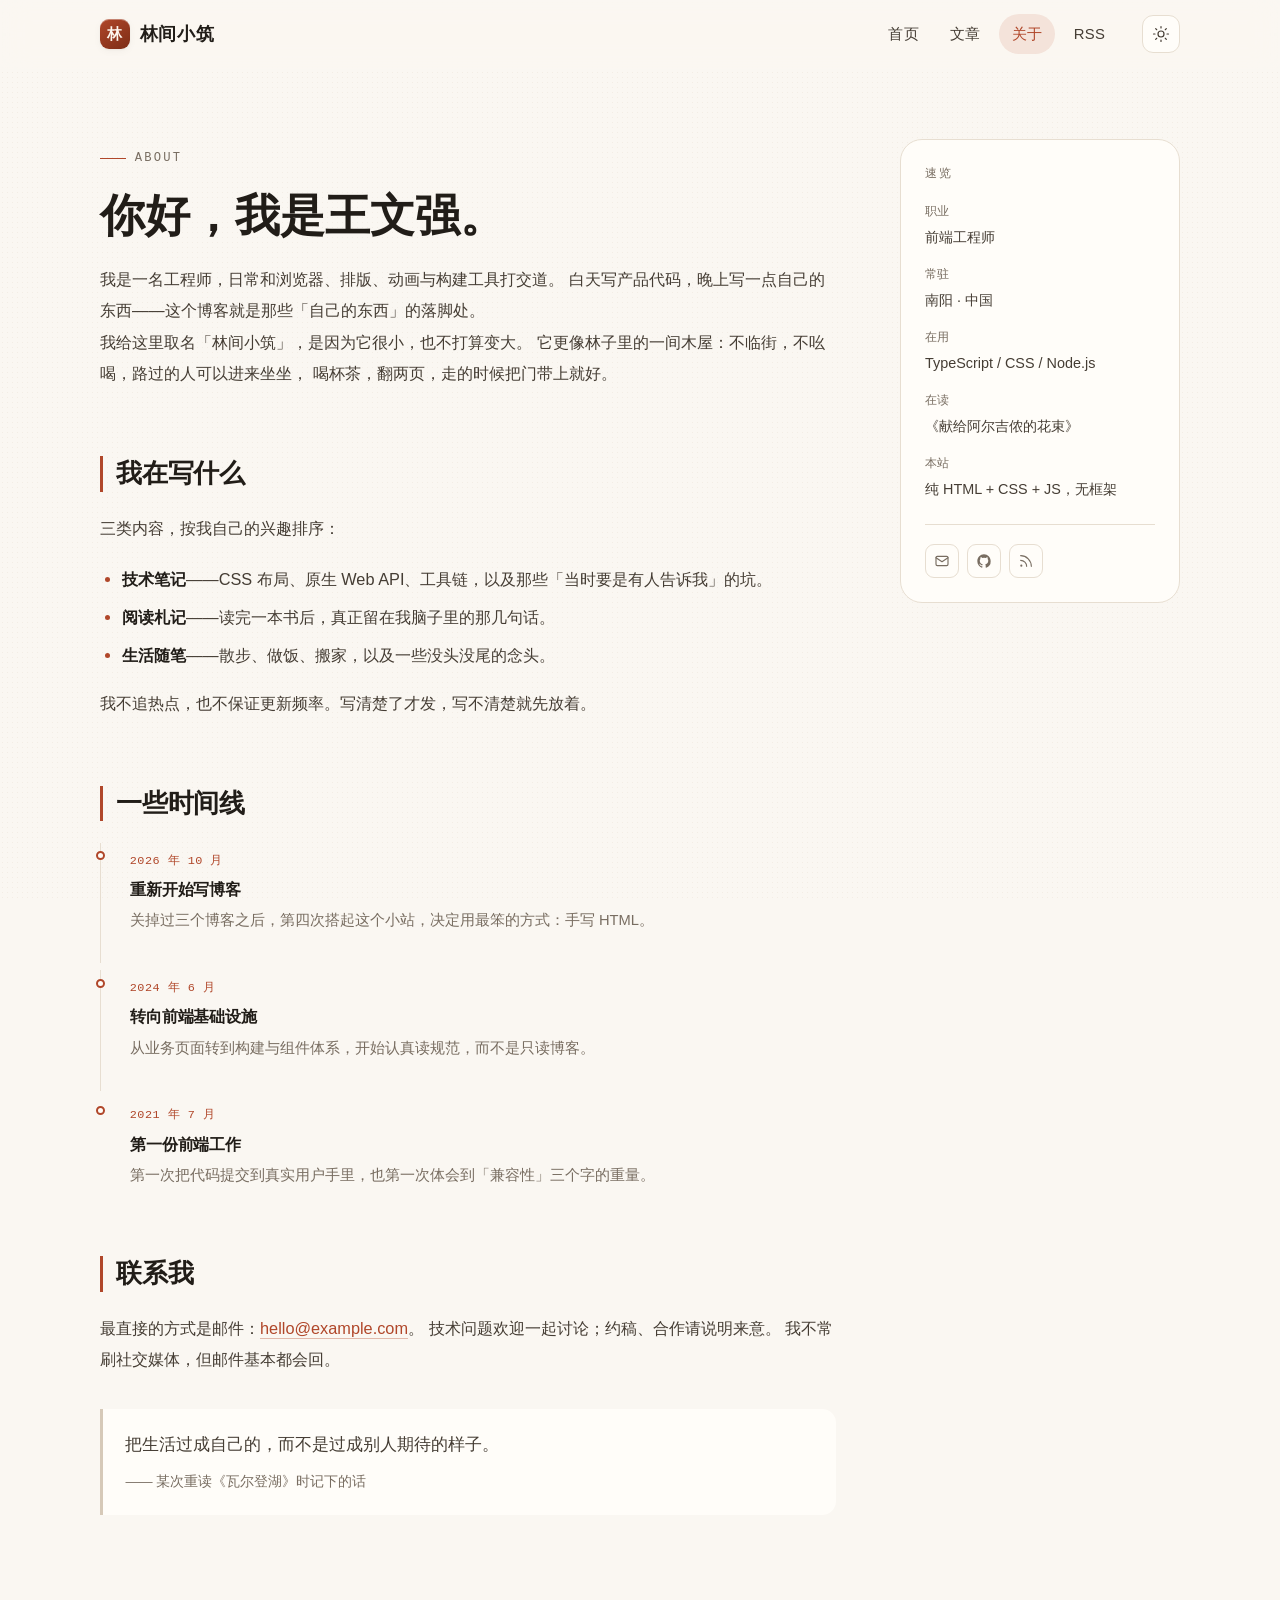
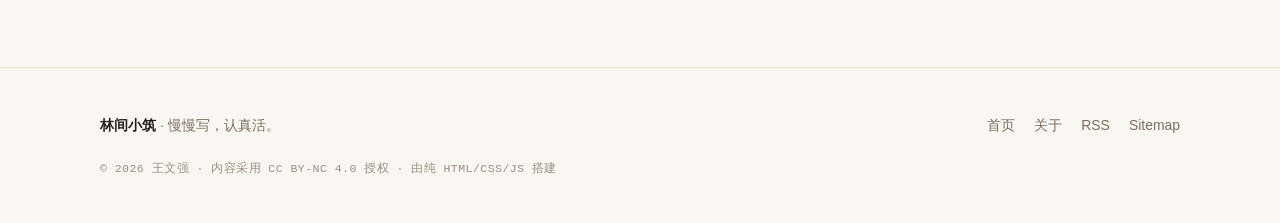
==== commit bfafda89: "修改了名字" ====
--- a/about.html
+++ b/about.html
@@ -4,8 +4,8 @@
   <meta charset="UTF-8">
   <meta name="viewport" content="width=device-width, initial-scale=1">
   <title>关于 · 林间小筑</title>
-  <meta name="description" content="关于林知远：前端工程师，写代码，也写字。这里是我的一些自我介绍与联系方式。">
-  <meta name="author" content="林知远">
+  <meta name="description" content="关于王文强：写代码，也写字。这里是我的一些自我介绍与联系方式。">
+  <meta name="author" content="王文强">
   <meta name="theme-color" content="#faf7f2" media="(prefers-color-scheme: light)">
   <meta name="theme-color" content="#131110" media="(prefers-color-scheme: dark)">
   <link rel="icon" href="assets/favicon.svg" type="image/svg+xml">
@@ -62,11 +62,11 @@
       <div class="about-grid">
         <div>
           <p class="eyebrow">About</p>
-          <h1>你好，我是林知远。</h1>
+          <h1>你好，我是王文强。</h1>
 
           <div class="prose" style="font-size:1.02rem">
             <p>
-              我是一名前端工程师，日常和浏览器、排版、动画与构建工具打交道。
+              我是一名工程师，日常和浏览器、排版、动画与构建工具打交道。
               白天写产品代码，晚上写一点自己的东西——这个博客就是那些「自己的东西」的落脚处。
             </p>
             <p>
@@ -125,7 +125,7 @@
             </div>
             <div>
               <dt>常驻</dt>
-              <dd>杭州 · 中国</dd>
+              <dd>南阳 · 中国</dd>
             </div>
             <div>
               <dt>在用</dt>
@@ -171,7 +171,7 @@
           <a href="sitemap.xml">Sitemap</a>
         </nav>
       </div>
-      <p class="foot-sign">© <span data-year>2026</span> 林知远 · 内容采用 CC BY-NC 4.0 授权 · 由纯 HTML/CSS/JS 搭建</p>
+      <p class="foot-sign">© <span data-year>2026</span> 王文强 · 内容采用 CC BY-NC 4.0 授权 · 由纯 HTML/CSS/JS 搭建</p>
     </div>
   </footer>
 
